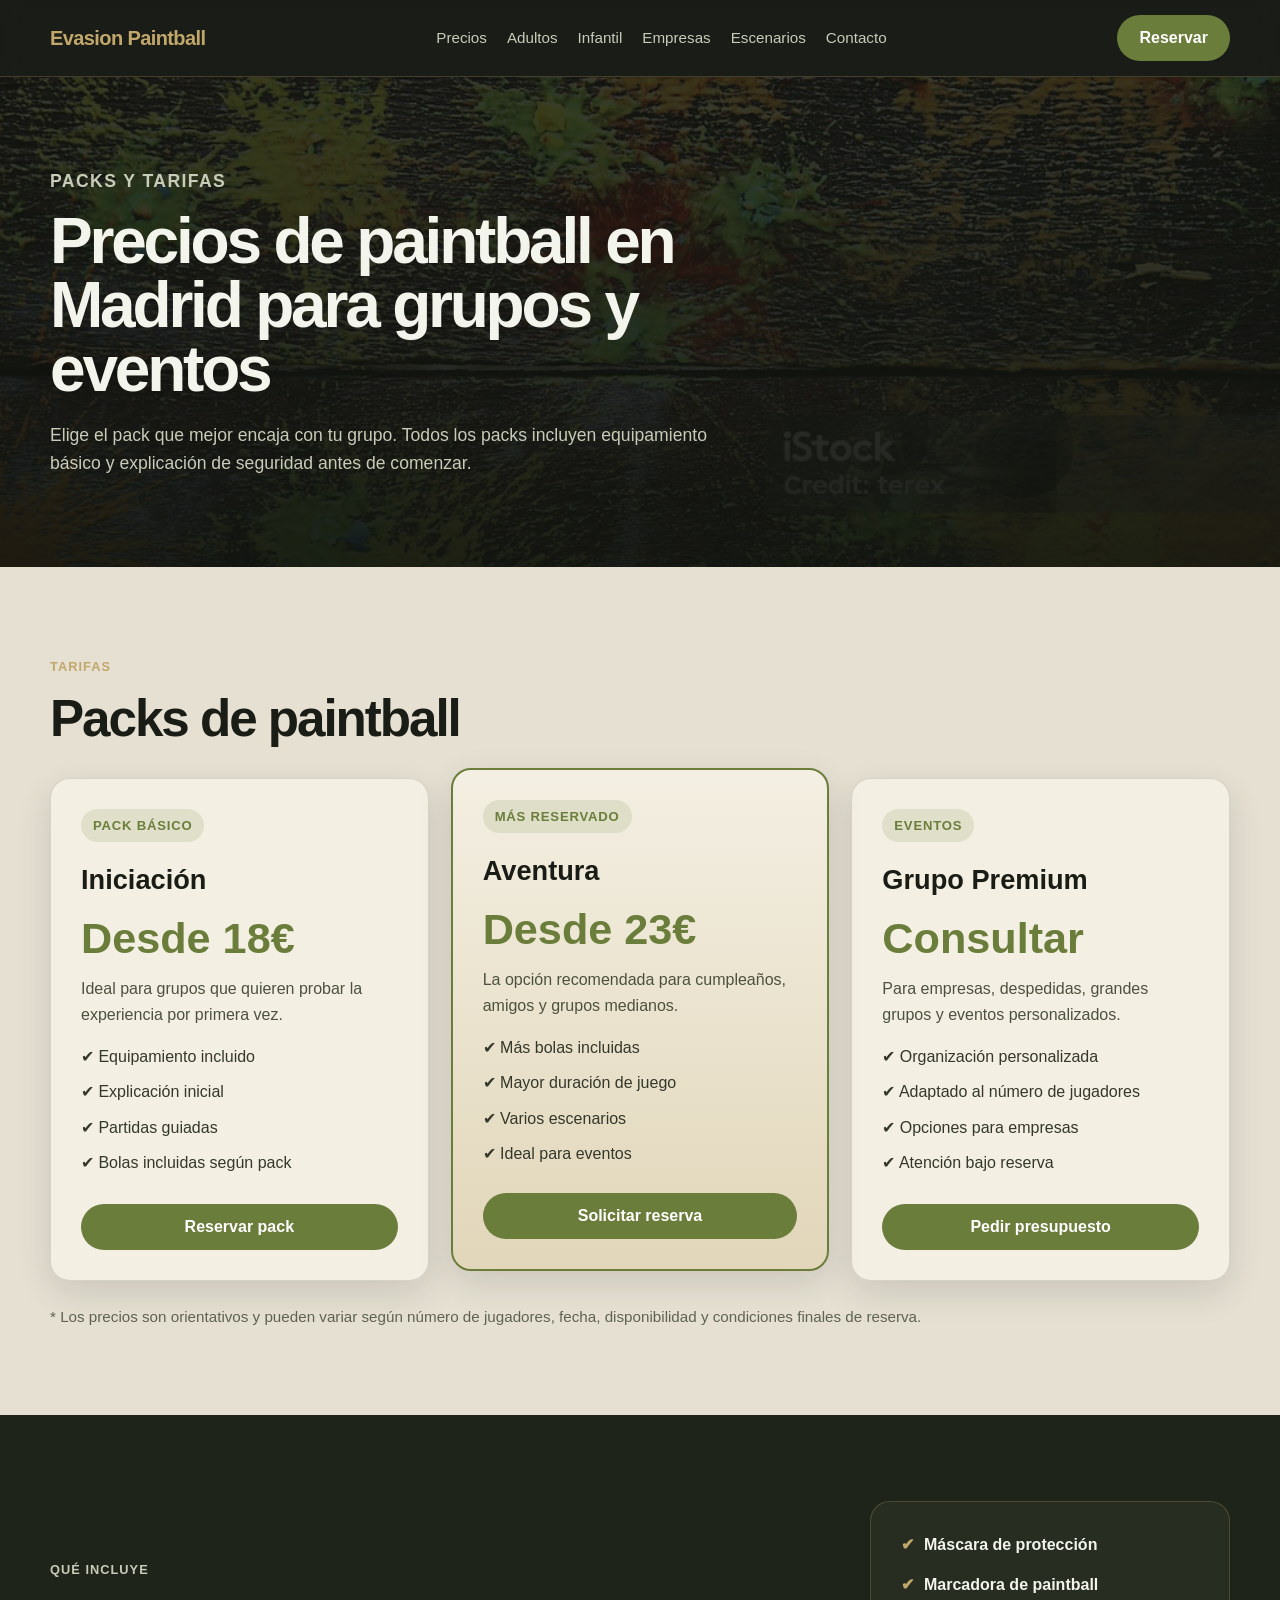
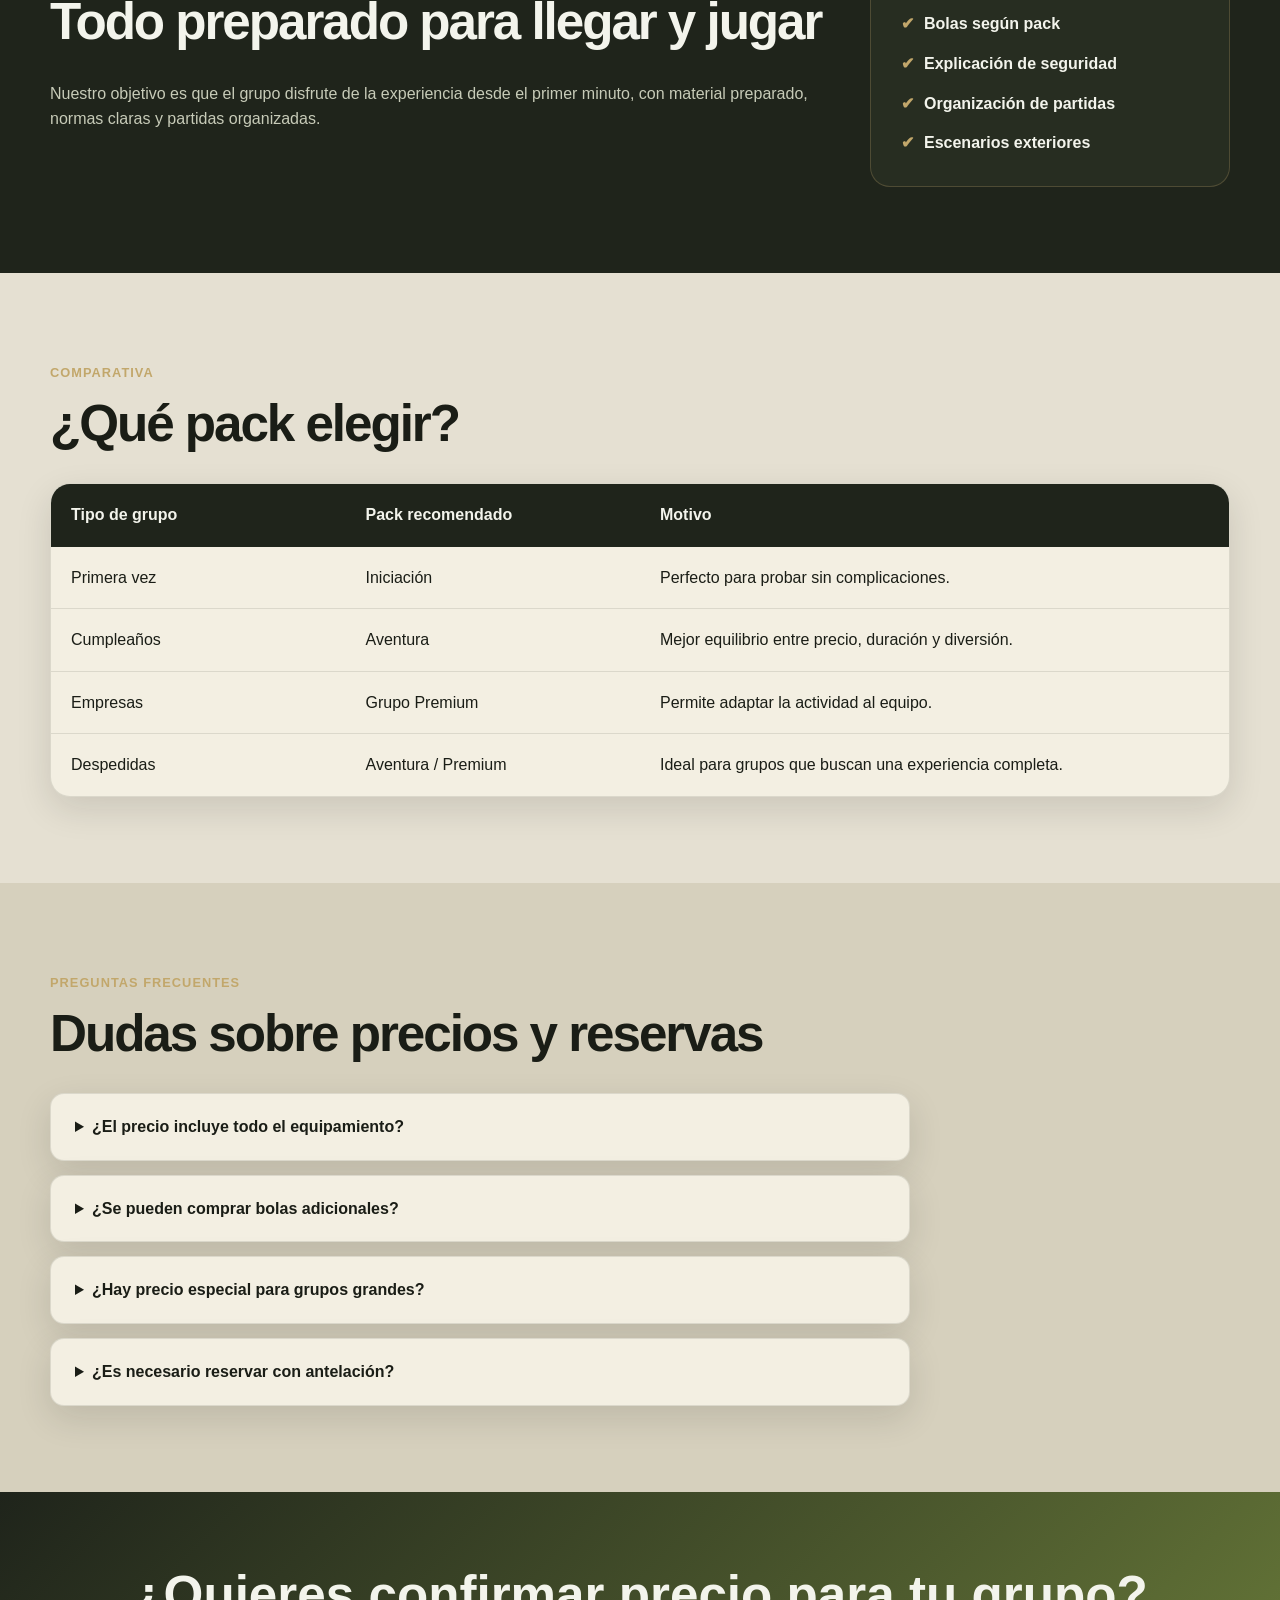
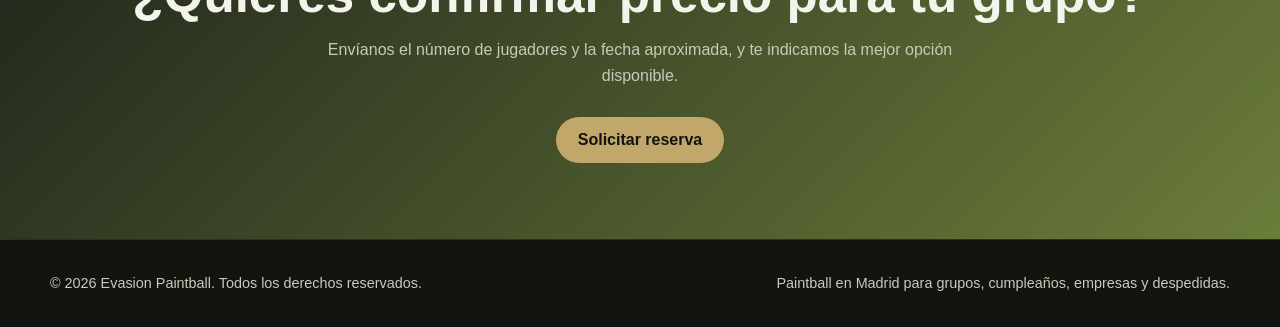
==== precios.html @ 81e27f59 "Crear pagina de precios" ====
<!DOCTYPE html>
<html lang="es">
<head>
  <meta charset="UTF-8" />
  <meta name="viewport" content="width=device-width, initial-scale=1.0" />

  <title>Precios Paintball Madrid | Packs y Tarifas | Evasion Paintball</title>

  <meta
    name="description"
    content="Consulta los precios de paintball en Madrid de Evasion Paintball. Packs para adultos, niños, cumpleaños, empresas, despedidas y grupos."
  />

  <link rel="stylesheet" href="./css/styles.css" />
</head>

<body>
  <header class="site-header">
    <div class="container header-content">
      <a href="./index.html" class="logo">Evasion Paintball</a>

      <nav class="main-nav" aria-label="Navegación principal">
        <a href="./precios.html">Precios</a>
        <a href="./paintball-adultos.html">Adultos</a>
        <a href="./paintball-infantil.html">Infantil</a>
        <a href="./empresas.html">Empresas</a>
        <a href="./escenarios.html">Escenarios</a>
        <a href="./contacto.html">Contacto</a>
      </nav>

      <a href="./contacto.html" class="btn btn-primary">Reservar</a>
    </div>
  </header>

  <main>
    <section class="page-hero">
      <div class="container">
        <p class="eyebrow">Packs y tarifas</p>
        <h1>Precios de paintball en Madrid para grupos y eventos</h1>
        <p>
          Elige el pack que mejor encaja con tu grupo. Todos los packs incluyen equipamiento básico y explicación de seguridad antes de comenzar.
        </p>
      </div>
    </section>

    <section class="section">
      <div class="container">
        <p class="section-eyebrow">Tarifas</p>
        <h2>Packs de paintball</h2>

        <div class="pricing-grid">
          <article class="pricing-card">
            <p class="pricing-label">Pack básico</p>
            <h3>Iniciación</h3>
            <p class="pricing-price">Desde 18€</p>
            <p class="pricing-description">
              Ideal para grupos que quieren probar la experiencia por primera vez.
            </p>
            <ul>
              <li>✔ Equipamiento incluido</li>
              <li>✔ Explicación inicial</li>
              <li>✔ Partidas guiadas</li>
              <li>✔ Bolas incluidas según pack</li>
            </ul>
            <a href="./contacto.html" class="btn btn-primary">Reservar pack</a>
          </article>

          <article class="pricing-card featured">
            <p class="pricing-label">Más reservado</p>
            <h3>Aventura</h3>
            <p class="pricing-price">Desde 23€</p>
            <p class="pricing-description">
              La opción recomendada para cumpleaños, amigos y grupos medianos.
            </p>
            <ul>
              <li>✔ Más bolas incluidas</li>
              <li>✔ Mayor duración de juego</li>
              <li>✔ Varios escenarios</li>
              <li>✔ Ideal para eventos</li>
            </ul>
            <a href="./contacto.html" class="btn btn-primary">Solicitar reserva</a>
          </article>

          <article class="pricing-card">
            <p class="pricing-label">Eventos</p>
            <h3>Grupo Premium</h3>
            <p class="pricing-price">Consultar</p>
            <p class="pricing-description">
              Para empresas, despedidas, grandes grupos y eventos personalizados.
            </p>
            <ul>
              <li>✔ Organización personalizada</li>
              <li>✔ Adaptado al número de jugadores</li>
              <li>✔ Opciones para empresas</li>
              <li>✔ Atención bajo reserva</li>
            </ul>
            <a href="./contacto.html" class="btn btn-primary">Pedir presupuesto</a>
          </article>
        </div>

        <p class="pricing-note">
          * Los precios son orientativos y pueden variar según número de jugadores, fecha, disponibilidad y condiciones finales de reserva.
        </p>
      </div>
    </section>

    <section class="section section-dark">
      <div class="container split">
        <div>
          <p class="section-eyebrow">Qué incluye</p>
          <h2>Todo preparado para llegar y jugar</h2>
          <p>
            Nuestro objetivo es que el grupo disfrute de la experiencia desde el primer minuto, con material preparado, normas claras y partidas organizadas.
          </p>
        </div>

        <div class="included-list">
          <ul>
            <li>Máscara de protección</li>
            <li>Marcadora de paintball</li>
            <li>Bolas según pack</li>
            <li>Explicación de seguridad</li>
            <li>Organización de partidas</li>
            <li>Escenarios exteriores</li>
          </ul>
        </div>
      </div>
    </section>

    <section class="section">
      <div class="container">
        <p class="section-eyebrow">Comparativa</p>
        <h2>¿Qué pack elegir?</h2>

        <div class="comparison-table">
          <div class="comparison-row comparison-head">
            <span>Tipo de grupo</span>
            <span>Pack recomendado</span>
            <span>Motivo</span>
          </div>

          <div class="comparison-row">
            <span>Primera vez</span>
            <span>Iniciación</span>
            <span>Perfecto para probar sin complicaciones.</span>
          </div>

          <div class="comparison-row">
            <span>Cumpleaños</span>
            <span>Aventura</span>
            <span>Mejor equilibrio entre precio, duración y diversión.</span>
          </div>

          <div class="comparison-row">
            <span>Empresas</span>
            <span>Grupo Premium</span>
            <span>Permite adaptar la actividad al equipo.</span>
          </div>

          <div class="comparison-row">
            <span>Despedidas</span>
            <span>Aventura / Premium</span>
            <span>Ideal para grupos que buscan una experiencia completa.</span>
          </div>
        </div>
      </div>
    </section>

    <section class="section faq-section">
      <div class="container">
        <p class="section-eyebrow">Preguntas frecuentes</p>
        <h2>Dudas sobre precios y reservas</h2>

        <div class="faq-list">
          <details>
            <summary>¿El precio incluye todo el equipamiento?</summary>
            <p>Sí, los packs incluyen el equipamiento básico necesario para jugar. Las condiciones exactas dependerán del pack elegido.</p>
          </details>

          <details>
            <summary>¿Se pueden comprar bolas adicionales?</summary>
            <p>Sí, normalmente se pueden añadir bolas extra durante la actividad. El precio final se confirmará al reservar.</p>
          </details>

          <details>
            <summary>¿Hay precio especial para grupos grandes?</summary>
            <p>Sí. Para grupos grandes, empresas o eventos especiales, se recomienda solicitar presupuesto personalizado.</p>
          </details>

          <details>
            <summary>¿Es necesario reservar con antelación?</summary>
            <p>Sí. Recomendamos reservar previamente para garantizar disponibilidad de fecha, horario y material.</p>
          </details>
        </div>
      </div>
    </section>

    <section class="cta-section">
      <div class="container cta-content">
        <h2>¿Quieres confirmar precio para tu grupo?</h2>
        <p>Envíanos el número de jugadores y la fecha aproximada, y te indicamos la mejor opción disponible.</p>
        <a href="./contacto.html" class="btn btn-primary">Solicitar reserva</a>
      </div>
    </section>
  </main>

  <footer class="site-footer">
    <div class="container footer-content">
      <p>© 2026 Evasion Paintball. Todos los derechos reservados.</p>
      <p>Paintball en Madrid para grupos, cumpleaños, empresas y despedidas.</p>
    </div>
  </footer>
</body>
</html>
---- css/styles.css ----
:root {
  --color-bg: #11140f;
  --color-bg-soft: #1f241b;
  --color-card: #2b3024;

  --color-primary: #6b7d3a;
  --color-primary-light: #a3a86b;
  --color-accent: #c2a76b;

  --color-text: #f3f4ec;
  --color-muted: #c7cbb8;

  --color-surface: #e5e0d2;
  --color-surface-soft: #d6d0bd;
  --color-surface-card: #f3efe2;

  --color-white: #ffffff;
  --color-dark-text: #1a1d16;

  --container-width: 1180px;
  --radius: 20px;
  --shadow: 0 20px 45px rgba(0, 0, 0, 0.3);
}

/* =========================
   RESET GENERAL
========================= */

* {
  box-sizing: border-box;
  margin: 0;
  padding: 0;
}

html {
  scroll-behavior: smooth;
}

body {
  font-family: Arial, Helvetica, sans-serif;
  color: var(--color-dark-text);
  background: var(--color-surface);
  line-height: 1.6;
}

a {
  color: inherit;
  text-decoration: none;
}

.container {
  width: min(100% - 32px, var(--container-width));
  margin: 0 auto;
}

/* =========================
   HEADER
========================= */

.site-header {
  position: sticky;
  top: 0;
  z-index: 50;
  background: rgba(17, 20, 15, 0.96);
  color: var(--color-text);
  border-bottom: 1px solid rgba(194, 167, 107, 0.25);
  backdrop-filter: blur(10px);
}

.header-content {
  min-height: 76px;
  display: flex;
  align-items: center;
  justify-content: space-between;
  gap: 24px;
}

.logo {
  font-size: 1.25rem;
  font-weight: 800;
  letter-spacing: -0.03em;
  color: var(--color-accent);
}

.main-nav {
  display: flex;
  gap: 20px;
  font-size: 0.95rem;
}

.main-nav a {
  color: var(--color-muted);
  transition: color 0.2s ease;
}

.main-nav a:hover {
  color: var(--color-accent);
}

/* =========================
   BOTONES
========================= */

.btn {
  display: inline-flex;
  align-items: center;
  justify-content: center;
  min-height: 46px;
  padding: 0 22px;
  border-radius: 999px;
  font-weight: 700;
  transition: transform 0.2s ease, background 0.2s ease, color 0.2s ease;
}

.btn:hover {
  transform: translateY(-2px);
}

.btn-primary {
  background: var(--color-primary);
  color: var(--color-white);
}

.btn-primary:hover {
  background: var(--color-accent);
  color: var(--color-bg);
}

.btn-secondary {
  border: 1px solid rgba(194, 167, 107, 0.6);
  color: var(--color-text);
}

.btn-secondary:hover {
  background: rgba(194, 167, 107, 0.15);
  color: var(--color-accent);
}

/* =========================
   HOME - HERO
========================= */

.hero {
  background:
    linear-gradient(rgba(17, 20, 15, 0.78), rgba(17, 20, 15, 0.94)),
    url("../assets/img/hero-paintball.jpg");
  background-size: cover;
  background-position: center;
  color: var(--color-text);
  padding: 110px 0;
}

.hero-content {
  display: grid;
  grid-template-columns: 1.2fr 0.8fr;
  gap: 48px;
  align-items: center;
}

.eyebrow,
.section-eyebrow {
  display: inline-block;
  margin-bottom: 14px;
  color: var(--color-accent);
  font-weight: 800;
  text-transform: uppercase;
  letter-spacing: 0.08em;
  font-size: 0.8rem;
}

.hero h1 {
  max-width: 760px;
  font-size: clamp(2.5rem, 6vw, 5rem);
  line-height: 0.95;
  letter-spacing: -0.06em;
  margin-bottom: 24px;
}

.hero-description {
  max-width: 620px;
  color: var(--color-muted);
  font-size: 1.15rem;
  margin-bottom: 32px;
}

.hero-actions {
  display: flex;
  flex-wrap: wrap;
  gap: 14px;
}

.hero-card {
  background: rgba(43, 48, 36, 0.94);
  padding: 32px;
  border-radius: var(--radius);
  box-shadow: var(--shadow);
  border: 1px solid rgba(194, 167, 107, 0.25);
}

.hero-card h2 {
  margin-bottom: 12px;
  color: var(--color-text);
}

.hero-card p {
  color: var(--color-muted);
  margin-bottom: 20px;
}

.hero-card ul {
  list-style: none;
  display: grid;
  gap: 10px;
  color: var(--color-text);
}

/* =========================
   SECCIONES GENERALES
========================= */

.section {
  padding: 86px 0;
}

.section h2 {
  max-width: 780px;
  font-size: clamp(2rem, 4vw, 3.2rem);
  line-height: 1.05;
  letter-spacing: -0.04em;
  margin-bottom: 32px;
}

.features-grid,
.cards-grid {
  display: grid;
  grid-template-columns: repeat(4, 1fr);
  gap: 22px;
}

.feature-card,
.event-card,
.price-card,
.contact-card,
.reservation-form,
details {
  background: var(--color-surface-card);
  border: 1px solid rgba(43, 48, 36, 0.12);
  box-shadow: 0 12px 35px rgba(17, 20, 15, 0.12);
}

.feature-card,
.event-card,
.price-card {
  padding: 28px;
  border-radius: var(--radius);
}

.feature-card h3,
.event-card h3 {
  margin-bottom: 12px;
  color: var(--color-dark-text);
}

.feature-card p,
.event-card p {
  color: #4d513f;
}

/* =========================
   SECCIÓN OSCURA / PRECIOS
========================= */

.section-dark {
  background: var(--color-bg-soft);
  color: var(--color-text);
}

.section-dark p {
  color: var(--color-muted);
}

.split {
  display: grid;
  grid-template-columns: 1fr 360px;
  gap: 48px;
  align-items: center;
}

.price-card {
  color: var(--color-dark-text);
}

.price-card span {
  color: #69705c;
  font-weight: 700;
}

.price-card strong {
  display: block;
  font-size: 4rem;
  line-height: 1;
  color: var(--color-primary);
  margin: 8px 0 12px;
}

.price-card p {
  margin-bottom: 24px;
  color: #4d513f;
}

/* =========================
   EVENTOS
========================= */

.cards-grid {
  grid-template-columns: repeat(3, 1fr);
}

.event-card a {
  display: inline-block;
  margin-top: 18px;
  color: var(--color-primary);
  font-weight: 800;
}

.event-card a:hover {
  color: var(--color-bg-soft);
}

/* =========================
   FAQ
========================= */

.faq-section {
  background: var(--color-surface-soft);
}

.faq-list {
  display: grid;
  gap: 14px;
  max-width: 860px;
}

details {
  border-radius: 14px;
  padding: 20px 24px;
}

summary {
  cursor: pointer;
  font-weight: 800;
  color: var(--color-dark-text);
}

details p {
  margin-top: 12px;
  color: #4d513f;
}

/* =========================
   CTA FINAL
========================= */

.cta-section {
  background:
    linear-gradient(135deg, var(--color-bg-soft), var(--color-primary));
  color: var(--color-text);
  padding: 76px 0;
  text-align: center;
}

.cta-content h2 {
  font-size: clamp(2rem, 4vw, 3.4rem);
  line-height: 1.05;
  margin-bottom: 16px;
}

.cta-content p {
  max-width: 680px;
  margin: 0 auto 28px;
  color: var(--color-muted);
}

.cta-section .btn-primary {
  background: var(--color-accent);
  color: var(--color-bg);
}

.cta-section .btn-primary:hover {
  background: var(--color-text);
}

/* =========================
   PÁGINA CONTACTO
========================= */

.page-hero {
  background:
    linear-gradient(rgba(17, 20, 15, 0.82), rgba(17, 20, 15, 0.94)),
    url("../assets/img/hero-paintball.jpg");
  background-size: cover;
  background-position: center;
  color: var(--color-text);
  padding: 90px 0;
}

.page-hero h1 {
  max-width: 820px;
  font-size: clamp(2.4rem, 5vw, 4.5rem);
  line-height: 1;
  letter-spacing: -0.05em;
  margin-bottom: 20px;
}

.page-hero p {
  max-width: 680px;
  color: var(--color-muted);
  font-size: 1.1rem;
}

.contact-grid {
  display: grid;
  grid-template-columns: 0.85fr 1.15fr;
  gap: 42px;
  align-items: start;
}

.contact-info h2 {
  font-size: clamp(2rem, 4vw, 3rem);
  line-height: 1.05;
  letter-spacing: -0.04em;
  margin-bottom: 28px;
}

.contact-card {
  padding: 24px;
  border-radius: var(--radius);
  margin-bottom: 18px;
}

.contact-card h3 {
  margin-bottom: 8px;
}

.contact-card a {
  color: var(--color-primary);
  font-weight: 800;
}

.contact-card a:hover {
  color: var(--color-bg-soft);
}

.reservation-form {
  padding: 32px;
  border-radius: var(--radius);
  box-shadow: var(--shadow);
  display: grid;
  grid-template-columns: repeat(2, 1fr);
  gap: 18px;
}

.reservation-form h2,
.form-full {
  grid-column: 1 / -1;
}

.reservation-form h2 {
  font-size: 2rem;
  margin-bottom: 6px;
}

.form-group {
  display: grid;
  gap: 8px;
}

.form-group label {
  font-weight: 800;
  color: var(--color-dark-text);
}

.form-group input,
.form-group select,
.form-group textarea {
  width: 100%;
  border: 1px solid #b7b095;
  border-radius: 14px;
  padding: 14px 16px;
  font: inherit;
  color: var(--color-dark-text);
  background: #fffaf0;
}

.form-group input:focus,
.form-group select:focus,
.form-group textarea:focus {
  outline: 3px solid rgba(107, 125, 58, 0.25);
  border-color: var(--color-primary);
}

.form-note {
  grid-column: 1 / -1;
  color: #5f6350;
  font-size: 0.9rem;
}

/* =========================
   PÁGINA PRECIOS
========================= */

.pricing-grid {
  display: grid;
  grid-template-columns: repeat(3, 1fr);
  gap: 22px;
}

.pricing-card {
  background: var(--color-surface-card);
  border: 1px solid rgba(43, 48, 36, 0.14);
  border-radius: var(--radius);
  padding: 30px;
  box-shadow: 0 12px 35px rgba(17, 20, 15, 0.12);
  display: flex;
  flex-direction: column;
  gap: 16px;
}

.pricing-card.featured {
  background: linear-gradient(180deg, #f3efe2, #e1d6b9);
  border: 2px solid var(--color-primary);
  transform: translateY(-10px);
}

.pricing-label {
  width: fit-content;
  background: rgba(107, 125, 58, 0.14);
  color: var(--color-primary);
  padding: 6px 12px;
  border-radius: 999px;
  font-size: 0.82rem;
  font-weight: 800;
  text-transform: uppercase;
  letter-spacing: 0.06em;
}

.pricing-card h3 {
  font-size: 1.7rem;
  color: var(--color-dark-text);
}

.pricing-price {
  font-size: 2.7rem;
  line-height: 1;
  font-weight: 900;
  color: var(--color-primary);
}

.pricing-description {
  color: #4d513f;
}

.pricing-card ul {
  list-style: none;
  display: grid;
  gap: 10px;
  color: #34382b;
  margin-bottom: 10px;
}

.pricing-card .btn {
  margin-top: auto;
}

.pricing-note {
  margin-top: 24px;
  color: #5f6350;
  font-size: 0.95rem;
}

.included-list {
  background: rgba(43, 48, 36, 0.75);
  border: 1px solid rgba(194, 167, 107, 0.25);
  border-radius: var(--radius);
  padding: 30px;
}

.included-list ul {
  list-style: none;
  display: grid;
  gap: 14px;
}

.included-list li {
  color: var(--color-text);
  font-weight: 700;
}

.included-list li::before {
  content: "✔";
  color: var(--color-accent);
  margin-right: 10px;
}

.comparison-table {
  background: var(--color-surface-card);
  border-radius: var(--radius);
  overflow: hidden;
  box-shadow: 0 12px 35px rgba(17, 20, 15, 0.12);
  border: 1px solid rgba(43, 48, 36, 0.12);
}

.comparison-row {
  display: grid;
  grid-template-columns: 1fr 1fr 2fr;
}

.comparison-row span {
  padding: 18px 20px;
  border-bottom: 1px solid rgba(43, 48, 36, 0.12);
}

.comparison-row:last-child span {
  border-bottom: none;
}

.comparison-head {
  background: var(--color-bg-soft);
  color: var(--color-text);
  font-weight: 800;
}

@media (max-width: 900px) {
  .pricing-grid {
    grid-template-columns: 1fr;
  }

  .pricing-card.featured {
    transform: none;
  }

  .comparison-row {
    grid-template-columns: 1fr;
  }

  .comparison-head {
    display: none;
  }

  .comparison-row span {
    border-bottom: none;
  }

  .comparison-row {
    padding: 14px 0;
    border-bottom: 1px solid rgba(43, 48, 36, 0.12);
  }
}

/* =========================
   FOOTER
========================= */

.site-footer {
  background: var(--color-bg);
  color: var(--color-muted);
  padding: 32px 0;
  border-top: 1px solid rgba(194, 167, 107, 0.18);
}

.footer-content {
  display: flex;
  justify-content: space-between;
  gap: 24px;
  font-size: 0.9rem;
}

/* =========================
   RESPONSIVE
========================= */

@media (max-width: 980px) {
  .main-nav {
    display: none;
  }

  .hero-content,
  .split {
    grid-template-columns: 1fr;
  }

  .features-grid {
    grid-template-columns: repeat(2, 1fr);
  }

  .cards-grid {
    grid-template-columns: 1fr;
  }
}

@media (max-width: 860px) {
  .contact-grid,
  .reservation-form {
    grid-template-columns: 1fr;
  }
}

@media (max-width: 640px) {
  .header-content {
    min-height: 68px;
  }

  .site-header .btn {
    display: none;
  }

  .hero {
    padding: 80px 0;
  }

  .page-hero {
    padding: 70px 0;
  }

  .hero-card {
    padding: 24px;
  }

  .features-grid {
    grid-template-columns: 1fr;
  }

  .footer-content {
    flex-direction: column;
  }
}
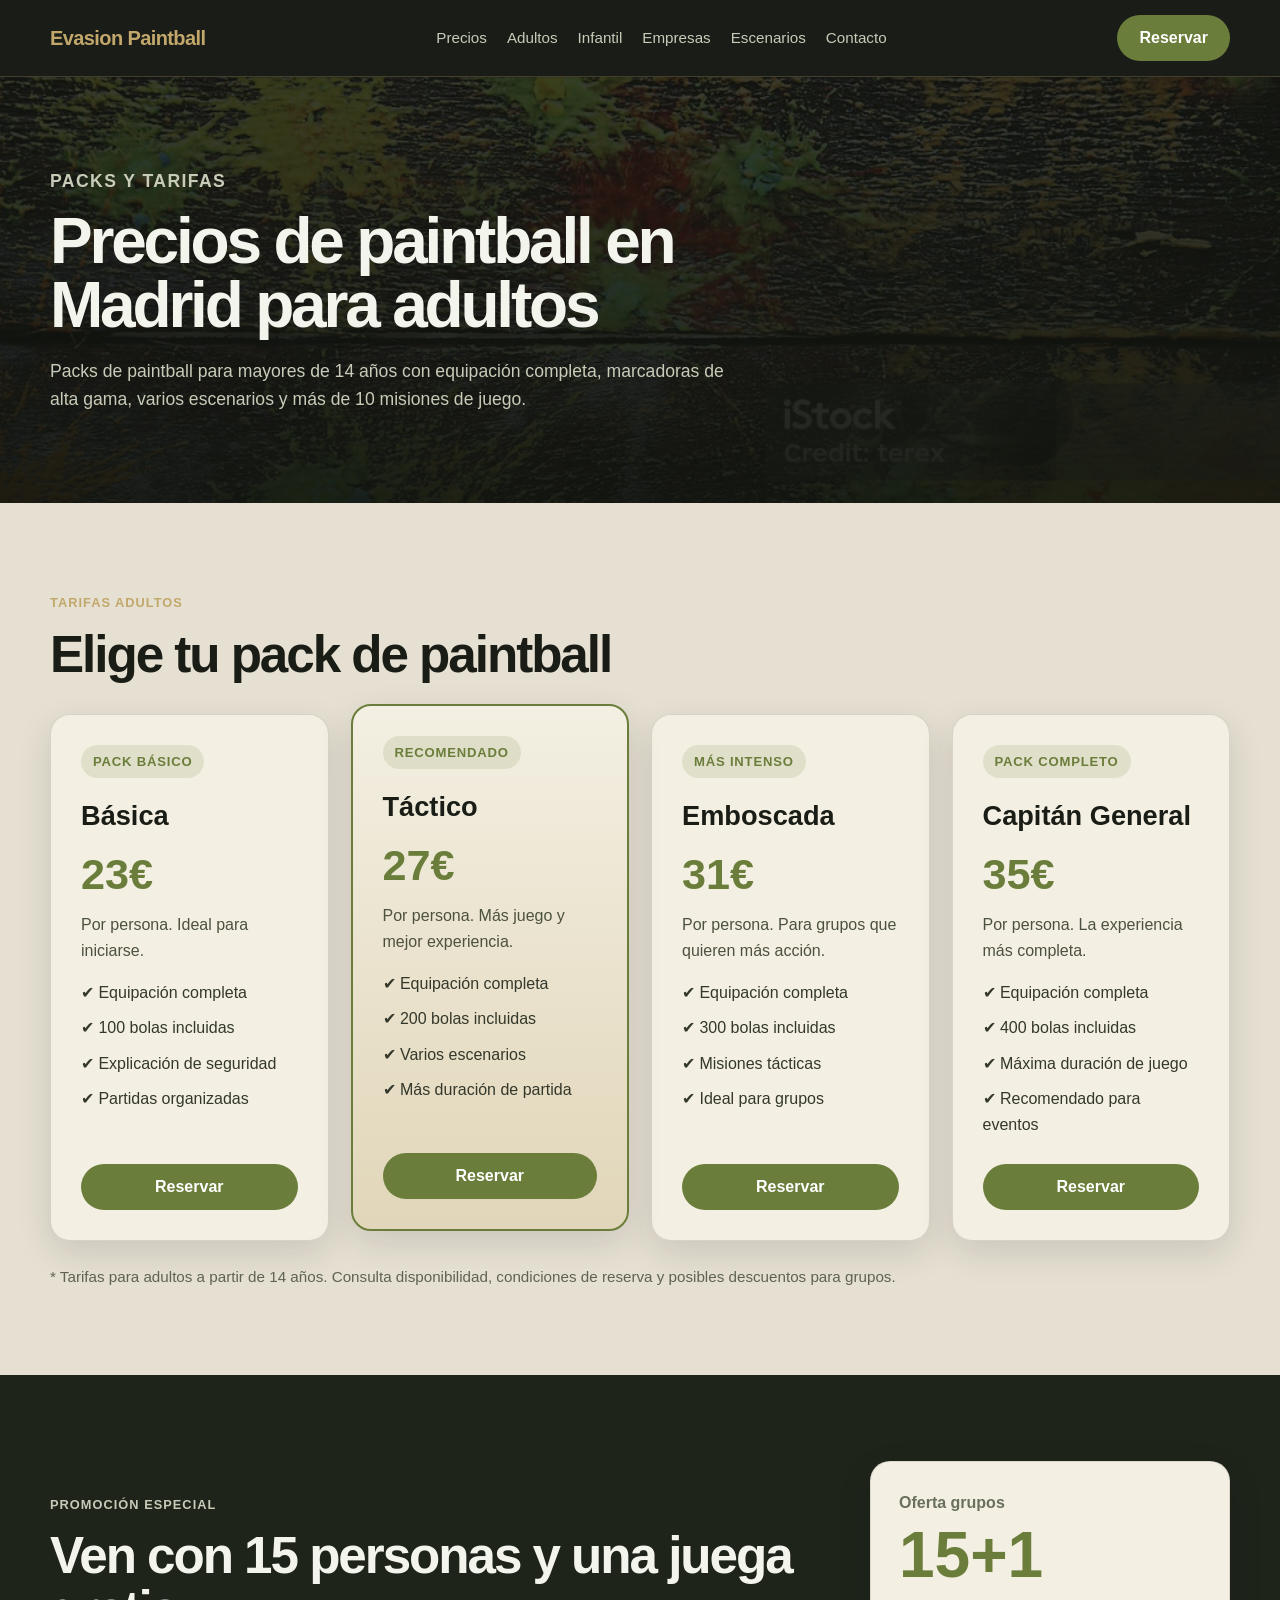
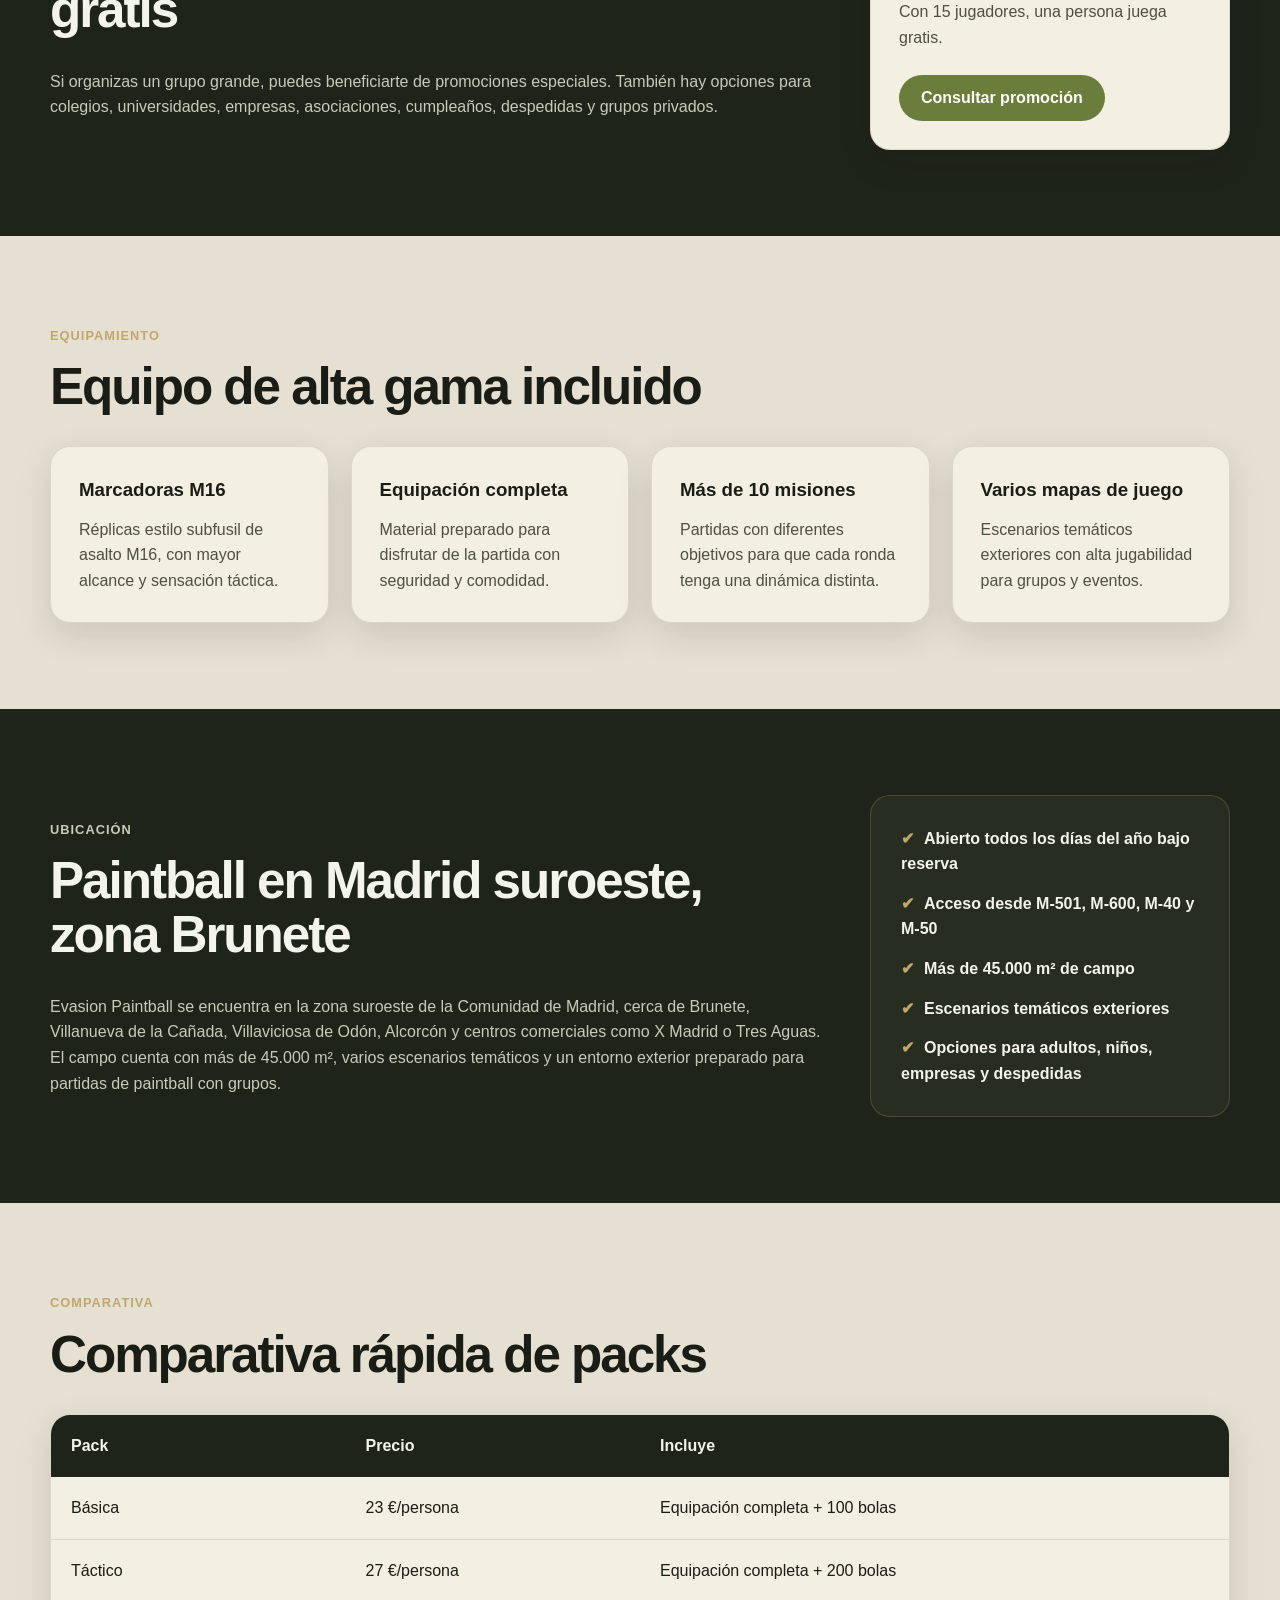
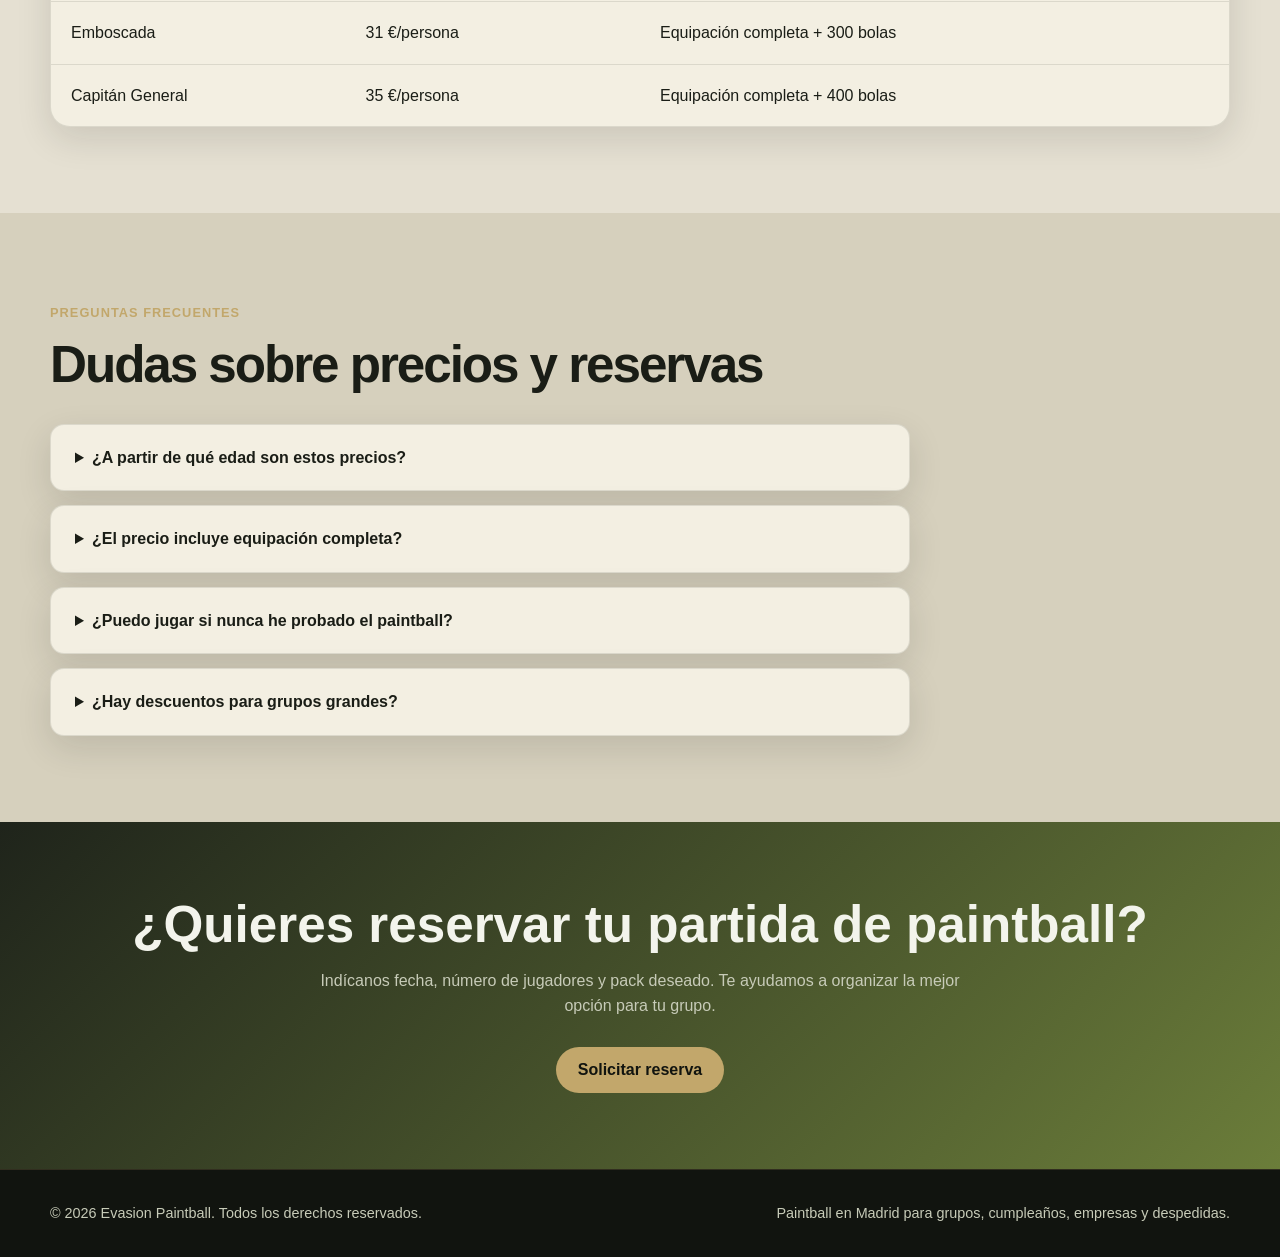
==== commit b15a19d9: "Actualizar estilos de la pagina de precios" ====
--- a/precios.html
+++ b/precios.html
@@ -1,214 +1,300 @@
 <!DOCTYPE html>
 <html lang="es">
+
 <head>
-  <meta charset="UTF-8" />
-  <meta name="viewport" content="width=device-width, initial-scale=1.0" />
-
-  <title>Precios Paintball Madrid | Packs y Tarifas | Evasion Paintball</title>
-
-  <meta
-    name="description"
-    content="Consulta los precios de paintball en Madrid de Evasion Paintball. Packs para adultos, niños, cumpleaños, empresas, despedidas y grupos."
-  />
-
-  <link rel="stylesheet" href="./css/styles.css" />
+    <meta charset="UTF-8" />
+    <meta name="viewport" content="width=device-width, initial-scale=1.0" />
+
+    <title>Precios Paintball Madrid | Packs y Tarifas | Evasion Paintball</title>
+
+    <meta name="description"
+        content="Consulta los precios de paintball en Madrid de Evasion Paintball. Packs para adultos, niños, cumpleaños, empresas, despedidas y grupos." />
+
+    <link rel="stylesheet" href="./css/styles.css" />
 </head>
 
 <body>
-  <header class="site-header">
-    <div class="container header-content">
-      <a href="./index.html" class="logo">Evasion Paintball</a>
-
-      <nav class="main-nav" aria-label="Navegación principal">
-        <a href="./precios.html">Precios</a>
-        <a href="./paintball-adultos.html">Adultos</a>
-        <a href="./paintball-infantil.html">Infantil</a>
-        <a href="./empresas.html">Empresas</a>
-        <a href="./escenarios.html">Escenarios</a>
-        <a href="./contacto.html">Contacto</a>
-      </nav>
-
-      <a href="./contacto.html" class="btn btn-primary">Reservar</a>
-    </div>
-  </header>
-
-  <main>
-    <section class="page-hero">
-      <div class="container">
-        <p class="eyebrow">Packs y tarifas</p>
-        <h1>Precios de paintball en Madrid para grupos y eventos</h1>
-        <p>
-          Elige el pack que mejor encaja con tu grupo. Todos los packs incluyen equipamiento básico y explicación de seguridad antes de comenzar.
-        </p>
-      </div>
-    </section>
-
-    <section class="section">
-      <div class="container">
-        <p class="section-eyebrow">Tarifas</p>
-        <h2>Packs de paintball</h2>
-
-        <div class="pricing-grid">
-          <article class="pricing-card">
-            <p class="pricing-label">Pack básico</p>
-            <h3>Iniciación</h3>
-            <p class="pricing-price">Desde 18€</p>
-            <p class="pricing-description">
-              Ideal para grupos que quieren probar la experiencia por primera vez.
-            </p>
-            <ul>
-              <li>✔ Equipamiento incluido</li>
-              <li>✔ Explicación inicial</li>
-              <li>✔ Partidas guiadas</li>
-              <li>✔ Bolas incluidas según pack</li>
-            </ul>
-            <a href="./contacto.html" class="btn btn-primary">Reservar pack</a>
-          </article>
-
-          <article class="pricing-card featured">
-            <p class="pricing-label">Más reservado</p>
-            <h3>Aventura</h3>
-            <p class="pricing-price">Desde 23€</p>
-            <p class="pricing-description">
-              La opción recomendada para cumpleaños, amigos y grupos medianos.
-            </p>
-            <ul>
-              <li>✔ Más bolas incluidas</li>
-              <li>✔ Mayor duración de juego</li>
-              <li>✔ Varios escenarios</li>
-              <li>✔ Ideal para eventos</li>
-            </ul>
-            <a href="./contacto.html" class="btn btn-primary">Solicitar reserva</a>
-          </article>
-
-          <article class="pricing-card">
-            <p class="pricing-label">Eventos</p>
-            <h3>Grupo Premium</h3>
-            <p class="pricing-price">Consultar</p>
-            <p class="pricing-description">
-              Para empresas, despedidas, grandes grupos y eventos personalizados.
-            </p>
-            <ul>
-              <li>✔ Organización personalizada</li>
-              <li>✔ Adaptado al número de jugadores</li>
-              <li>✔ Opciones para empresas</li>
-              <li>✔ Atención bajo reserva</li>
-            </ul>
-            <a href="./contacto.html" class="btn btn-primary">Pedir presupuesto</a>
-          </article>
+    <header class="site-header">
+        <div class="container header-content">
+            <a href="./index.html" class="logo">Evasion Paintball</a>
+
+            <nav class="main-nav" aria-label="Navegación principal">
+                <a href="./precios.html">Precios</a>
+                <a href="./paintball-adultos.html">Adultos</a>
+                <a href="./paintball-infantil.html">Infantil</a>
+                <a href="./empresas.html">Empresas</a>
+                <a href="./escenarios.html">Escenarios</a>
+                <a href="./contacto.html">Contacto</a>
+            </nav>
+
+            <a href="./contacto.html" class="btn btn-primary">Reservar</a>
         </div>
-
-        <p class="pricing-note">
-          * Los precios son orientativos y pueden variar según número de jugadores, fecha, disponibilidad y condiciones finales de reserva.
-        </p>
-      </div>
-    </section>
-
-    <section class="section section-dark">
-      <div class="container split">
-        <div>
-          <p class="section-eyebrow">Qué incluye</p>
-          <h2>Todo preparado para llegar y jugar</h2>
-          <p>
-            Nuestro objetivo es que el grupo disfrute de la experiencia desde el primer minuto, con material preparado, normas claras y partidas organizadas.
-          </p>
+    </header>
+
+    <main>
+        <section class="page-hero">
+            <div class="container">
+                <p class="eyebrow">Packs y tarifas</p>
+                <h1>Precios de paintball en Madrid para adultos</h1>
+                <p>
+                    Packs de paintball para mayores de 14 años con equipación completa,
+                    marcadoras de alta gama, varios escenarios y más de 10 misiones de juego.
+                </p>
+            </div>
+        </section>
+
+        <section class="section">
+            <div class="container">
+                <p class="section-eyebrow">Tarifas adultos</p>
+                <h2>Elige tu pack de paintball</h2>
+
+                <div class="pricing-grid pricing-grid-four">
+                    <article class="pricing-card">
+                        <p class="pricing-label">Pack básico</p>
+                        <h3>Básica</h3>
+                        <p class="pricing-price">23€</p>
+                        <p class="pricing-description">Por persona. Ideal para iniciarse.</p>
+                        <ul>
+                            <li>✔ Equipación completa</li>
+                            <li>✔ 100 bolas incluidas</li>
+                            <li>✔ Explicación de seguridad</li>
+                            <li>✔ Partidas organizadas</li>
+                        </ul>
+                        <a href="./contacto.html" class="btn btn-primary">Reservar</a>
+                    </article>
+
+                    <article class="pricing-card featured">
+                        <p class="pricing-label">Recomendado</p>
+                        <h3>Táctico</h3>
+                        <p class="pricing-price">27€</p>
+                        <p class="pricing-description">Por persona. Más juego y mejor experiencia.</p>
+                        <ul>
+                            <li>✔ Equipación completa</li>
+                            <li>✔ 200 bolas incluidas</li>
+                            <li>✔ Varios escenarios</li>
+                            <li>✔ Más duración de partida</li>
+                        </ul>
+                        <a href="./contacto.html" class="btn btn-primary">Reservar</a>
+                    </article>
+
+                    <article class="pricing-card">
+                        <p class="pricing-label">Más intenso</p>
+                        <h3>Emboscada</h3>
+                        <p class="pricing-price">31€</p>
+                        <p class="pricing-description">Por persona. Para grupos que quieren más acción.</p>
+                        <ul>
+                            <li>✔ Equipación completa</li>
+                            <li>✔ 300 bolas incluidas</li>
+                            <li>✔ Misiones tácticas</li>
+                            <li>✔ Ideal para grupos</li>
+                        </ul>
+                        <a href="./contacto.html" class="btn btn-primary">Reservar</a>
+                    </article>
+
+                    <article class="pricing-card">
+                        <p class="pricing-label">Pack completo</p>
+                        <h3>Capitán General</h3>
+                        <p class="pricing-price">35€</p>
+                        <p class="pricing-description">Por persona. La experiencia más completa.</p>
+                        <ul>
+                            <li>✔ Equipación completa</li>
+                            <li>✔ 400 bolas incluidas</li>
+                            <li>✔ Máxima duración de juego</li>
+                            <li>✔ Recomendado para eventos</li>
+                        </ul>
+                        <a href="./contacto.html" class="btn btn-primary">Reservar</a>
+                    </article>
+                </div>
+
+                <p class="pricing-note">
+                    * Tarifas para adultos a partir de 14 años. Consulta disponibilidad, condiciones de reserva y
+                    posibles descuentos para grupos.
+                </p>
+            </div>
+        </section>
+
+        <section class="section section-dark">
+            <div class="container split">
+                <div>
+                    <p class="section-eyebrow">Promoción especial</p>
+                    <h2>Ven con 15 personas y una juega gratis</h2>
+                    <p>
+                        Si organizas un grupo grande, puedes beneficiarte de promociones especiales.
+                        También hay opciones para colegios, universidades, empresas, asociaciones,
+                        cumpleaños, despedidas y grupos privados.
+                    </p>
+                </div>
+
+                <div class="price-card">
+                    <span>Oferta grupos</span>
+                    <strong>15+1</strong>
+                    <p>Con 15 jugadores, una persona juega gratis.</p>
+                    <a href="./contacto.html" class="btn btn-primary">Consultar promoción</a>
+                </div>
+            </div>
+        </section>
+
+        <section class="section">
+            <div class="container">
+                <p class="section-eyebrow">Equipamiento</p>
+                <h2>Equipo de alta gama incluido</h2>
+
+                <div class="features-grid">
+                    <article class="feature-card">
+                        <h3>Marcadoras M16</h3>
+                        <p>
+                            Réplicas estilo subfusil de asalto M16, con mayor alcance y sensación táctica.
+                        </p>
+                    </article>
+
+                    <article class="feature-card">
+                        <h3>Equipación completa</h3>
+                        <p>
+                            Material preparado para disfrutar de la partida con seguridad y comodidad.
+                        </p>
+                    </article>
+
+                    <article class="feature-card">
+                        <h3>Más de 10 misiones</h3>
+                        <p>
+                            Partidas con diferentes objetivos para que cada ronda tenga una dinámica distinta.
+                        </p>
+                    </article>
+
+                    <article class="feature-card">
+                        <h3>Varios mapas de juego</h3>
+                        <p>
+                            Escenarios temáticos exteriores con alta jugabilidad para grupos y eventos.
+                        </p>
+                    </article>
+                </div>
+            </div>
+        </section>
+
+        <section class="section section-dark">
+            <div class="container split">
+                <div>
+                    <p class="section-eyebrow">Ubicación</p>
+                    <h2>Paintball en Madrid suroeste, zona Brunete</h2>
+                    <p>
+                        Evasion Paintball se encuentra en la zona suroeste de la Comunidad de Madrid,
+                        cerca de Brunete, Villanueva de la Cañada, Villaviciosa de Odón, Alcorcón
+                        y centros comerciales como X Madrid o Tres Aguas.
+                    </p>
+                    <p>
+                        El campo cuenta con más de 45.000 m², varios escenarios temáticos y un entorno
+                        exterior preparado para partidas de paintball con grupos.
+                    </p>
+                </div>
+
+                <div class="included-list">
+                    <ul>
+                        <li>Abierto todos los días del año bajo reserva</li>
+                        <li>Acceso desde M-501, M-600, M-40 y M-50</li>
+                        <li>Más de 45.000 m² de campo</li>
+                        <li>Escenarios temáticos exteriores</li>
+                        <li>Opciones para adultos, niños, empresas y despedidas</li>
+                    </ul>
+                </div>
+            </div>
+        </section>
+
+        <section class="section">
+            <div class="container">
+                <p class="section-eyebrow">Comparativa</p>
+                <h2>Comparativa rápida de packs</h2>
+
+                <div class="comparison-table">
+                    <div class="comparison-row comparison-head">
+                        <span>Pack</span>
+                        <span>Precio</span>
+                        <span>Incluye</span>
+                    </div>
+
+                    <div class="comparison-row">
+                        <span>Básica</span>
+                        <span>23 €/persona</span>
+                        <span>Equipación completa + 100 bolas</span>
+                    </div>
+
+                    <div class="comparison-row">
+                        <span>Táctico</span>
+                        <span>27 €/persona</span>
+                        <span>Equipación completa + 200 bolas</span>
+                    </div>
+
+                    <div class="comparison-row">
+                        <span>Emboscada</span>
+                        <span>31 €/persona</span>
+                        <span>Equipación completa + 300 bolas</span>
+                    </div>
+
+                    <div class="comparison-row">
+                        <span>Capitán General</span>
+                        <span>35 €/persona</span>
+                        <span>Equipación completa + 400 bolas</span>
+                    </div>
+                </div>
+            </div>
+        </section>
+
+        <section class="section faq-section">
+            <div class="container">
+                <p class="section-eyebrow">Preguntas frecuentes</p>
+                <h2>Dudas sobre precios y reservas</h2>
+
+                <div class="faq-list">
+                    <details>
+                        <summary>¿A partir de qué edad son estos precios?</summary>
+                        <p>
+                            Estos packs están orientados a adultos y jugadores a partir de 14 años.
+                            Para menores o grupos infantiles conviene consultar la modalidad específica.
+                        </p>
+                    </details>
+
+                    <details>
+                        <summary>¿El precio incluye equipación completa?</summary>
+                        <p>
+                            Sí. Los packs incluyen equipación completa y un número de bolas según la tarifa elegida.
+                        </p>
+                    </details>
+
+                    <details>
+                        <summary>¿Puedo jugar si nunca he probado el paintball?</summary>
+                        <p>
+                            Sí. Antes de empezar se explican las normas, el uso del equipo y la dinámica de juego.
+                        </p>
+                    </details>
+
+                    <details>
+                        <summary>¿Hay descuentos para grupos grandes?</summary>
+                        <p>
+                            Sí. Actualmente se promociona que con 15 personas una juega gratis.
+                            También se pueden consultar condiciones especiales para grupos, empresas o estudiantes.
+                        </p>
+                    </details>
+                </div>
+            </div>
+        </section>
+
+        <section class="cta-section">
+            <div class="container cta-content">
+                <h2>¿Quieres reservar tu partida de paintball?</h2>
+                <p>
+                    Indícanos fecha, número de jugadores y pack deseado. Te ayudamos a organizar la mejor opción para tu
+                    grupo.
+                </p>
+                <a href="./contacto.html" class="btn btn-primary">Solicitar reserva</a>
+            </div>
+        </section>
+    </main>
+
+    <footer class="site-footer">
+        <div class="container footer-content">
+            <p>© 2026 Evasion Paintball. Todos los derechos reservados.</p>
+            <p>Paintball en Madrid para grupos, cumpleaños, empresas y despedidas.</p>
         </div>
-
-        <div class="included-list">
-          <ul>
-            <li>Máscara de protección</li>
-            <li>Marcadora de paintball</li>
-            <li>Bolas según pack</li>
-            <li>Explicación de seguridad</li>
-            <li>Organización de partidas</li>
-            <li>Escenarios exteriores</li>
-          </ul>
-        </div>
-      </div>
-    </section>
-
-    <section class="section">
-      <div class="container">
-        <p class="section-eyebrow">Comparativa</p>
-        <h2>¿Qué pack elegir?</h2>
-
-        <div class="comparison-table">
-          <div class="comparison-row comparison-head">
-            <span>Tipo de grupo</span>
-            <span>Pack recomendado</span>
-            <span>Motivo</span>
-          </div>
-
-          <div class="comparison-row">
-            <span>Primera vez</span>
-            <span>Iniciación</span>
-            <span>Perfecto para probar sin complicaciones.</span>
-          </div>
-
-          <div class="comparison-row">
-            <span>Cumpleaños</span>
-            <span>Aventura</span>
-            <span>Mejor equilibrio entre precio, duración y diversión.</span>
-          </div>
-
-          <div class="comparison-row">
-            <span>Empresas</span>
-            <span>Grupo Premium</span>
-            <span>Permite adaptar la actividad al equipo.</span>
-          </div>
-
-          <div class="comparison-row">
-            <span>Despedidas</span>
-            <span>Aventura / Premium</span>
-            <span>Ideal para grupos que buscan una experiencia completa.</span>
-          </div>
-        </div>
-      </div>
-    </section>
-
-    <section class="section faq-section">
-      <div class="container">
-        <p class="section-eyebrow">Preguntas frecuentes</p>
-        <h2>Dudas sobre precios y reservas</h2>
-
-        <div class="faq-list">
-          <details>
-            <summary>¿El precio incluye todo el equipamiento?</summary>
-            <p>Sí, los packs incluyen el equipamiento básico necesario para jugar. Las condiciones exactas dependerán del pack elegido.</p>
-          </details>
-
-          <details>
-            <summary>¿Se pueden comprar bolas adicionales?</summary>
-            <p>Sí, normalmente se pueden añadir bolas extra durante la actividad. El precio final se confirmará al reservar.</p>
-          </details>
-
-          <details>
-            <summary>¿Hay precio especial para grupos grandes?</summary>
-            <p>Sí. Para grupos grandes, empresas o eventos especiales, se recomienda solicitar presupuesto personalizado.</p>
-          </details>
-
-          <details>
-            <summary>¿Es necesario reservar con antelación?</summary>
-            <p>Sí. Recomendamos reservar previamente para garantizar disponibilidad de fecha, horario y material.</p>
-          </details>
-        </div>
-      </div>
-    </section>
-
-    <section class="cta-section">
-      <div class="container cta-content">
-        <h2>¿Quieres confirmar precio para tu grupo?</h2>
-        <p>Envíanos el número de jugadores y la fecha aproximada, y te indicamos la mejor opción disponible.</p>
-        <a href="./contacto.html" class="btn btn-primary">Solicitar reserva</a>
-      </div>
-    </section>
-  </main>
-
-  <footer class="site-footer">
-    <div class="container footer-content">
-      <p>© 2026 Evasion Paintball. Todos los derechos reservados.</p>
-      <p>Paintball en Madrid para grupos, cumpleaños, empresas y despedidas.</p>
-    </div>
-  </footer>
+    </footer>
 </body>
+
 </html>
--- a/css/styles.css
+++ b/css/styles.css
@@ -515,6 +515,10 @@
   gap: 22px;
 }
 
+.pricing-grid-four {
+  grid-template-columns: repeat(4, 1fr);
+}
+
 .pricing-card {
   background: var(--color-surface-card);
   border: 1px solid rgba(43, 48, 36, 0.14);
@@ -630,6 +634,12 @@
   font-weight: 800;
 }
 
+@media (max-width: 1100px) {
+  .pricing-grid-four {
+    grid-template-columns: repeat(2, 1fr);
+  }
+}
+
 @media (max-width: 900px) {
   .pricing-grid {
     grid-template-columns: 1fr;
@@ -641,6 +651,8 @@
 
   .comparison-row {
     grid-template-columns: 1fr;
+    padding: 14px 0;
+    border-bottom: 1px solid rgba(43, 48, 36, 0.12);
   }
 
   .comparison-head {
@@ -650,10 +662,11 @@
   .comparison-row span {
     border-bottom: none;
   }
-
-  .comparison-row {
-    padding: 14px 0;
-    border-bottom: 1px solid rgba(43, 48, 36, 0.12);
+}
+
+@media (max-width: 640px) {
+  .pricing-grid-four {
+    grid-template-columns: 1fr;
   }
 }
 
